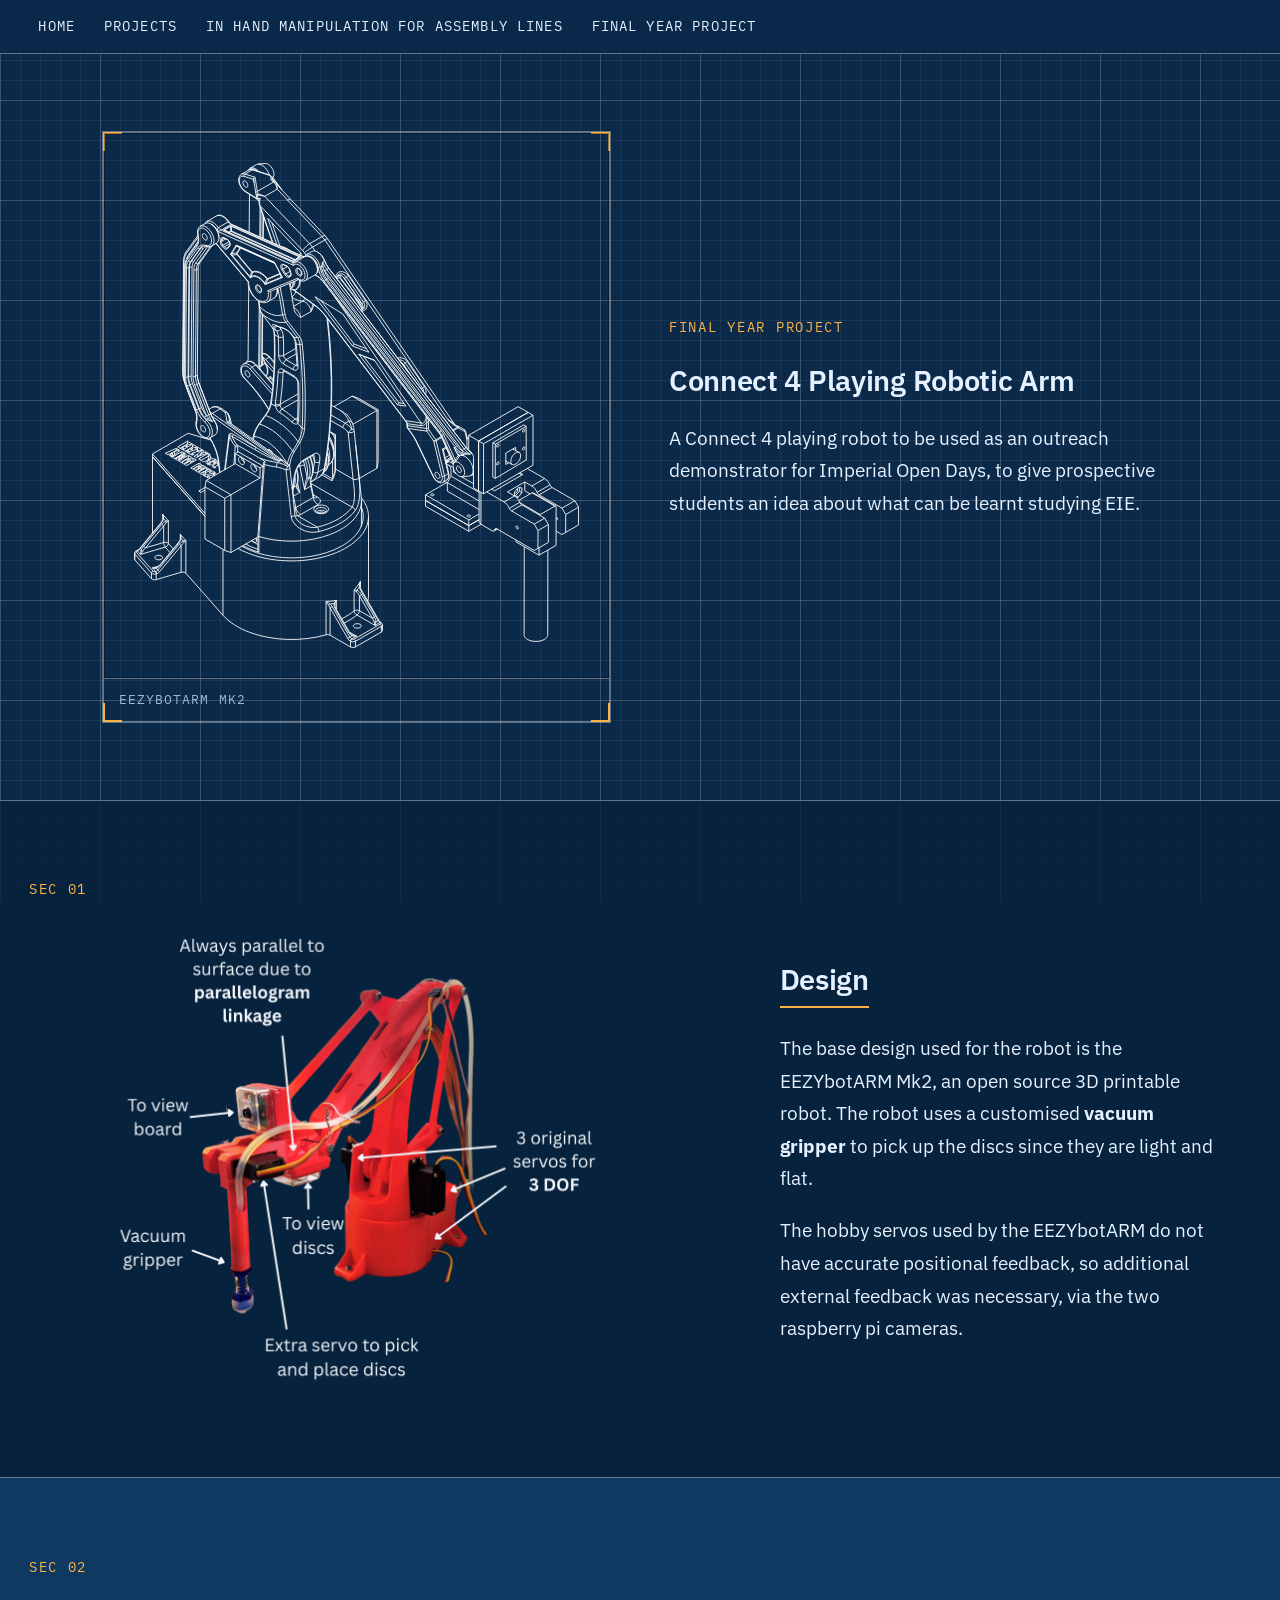
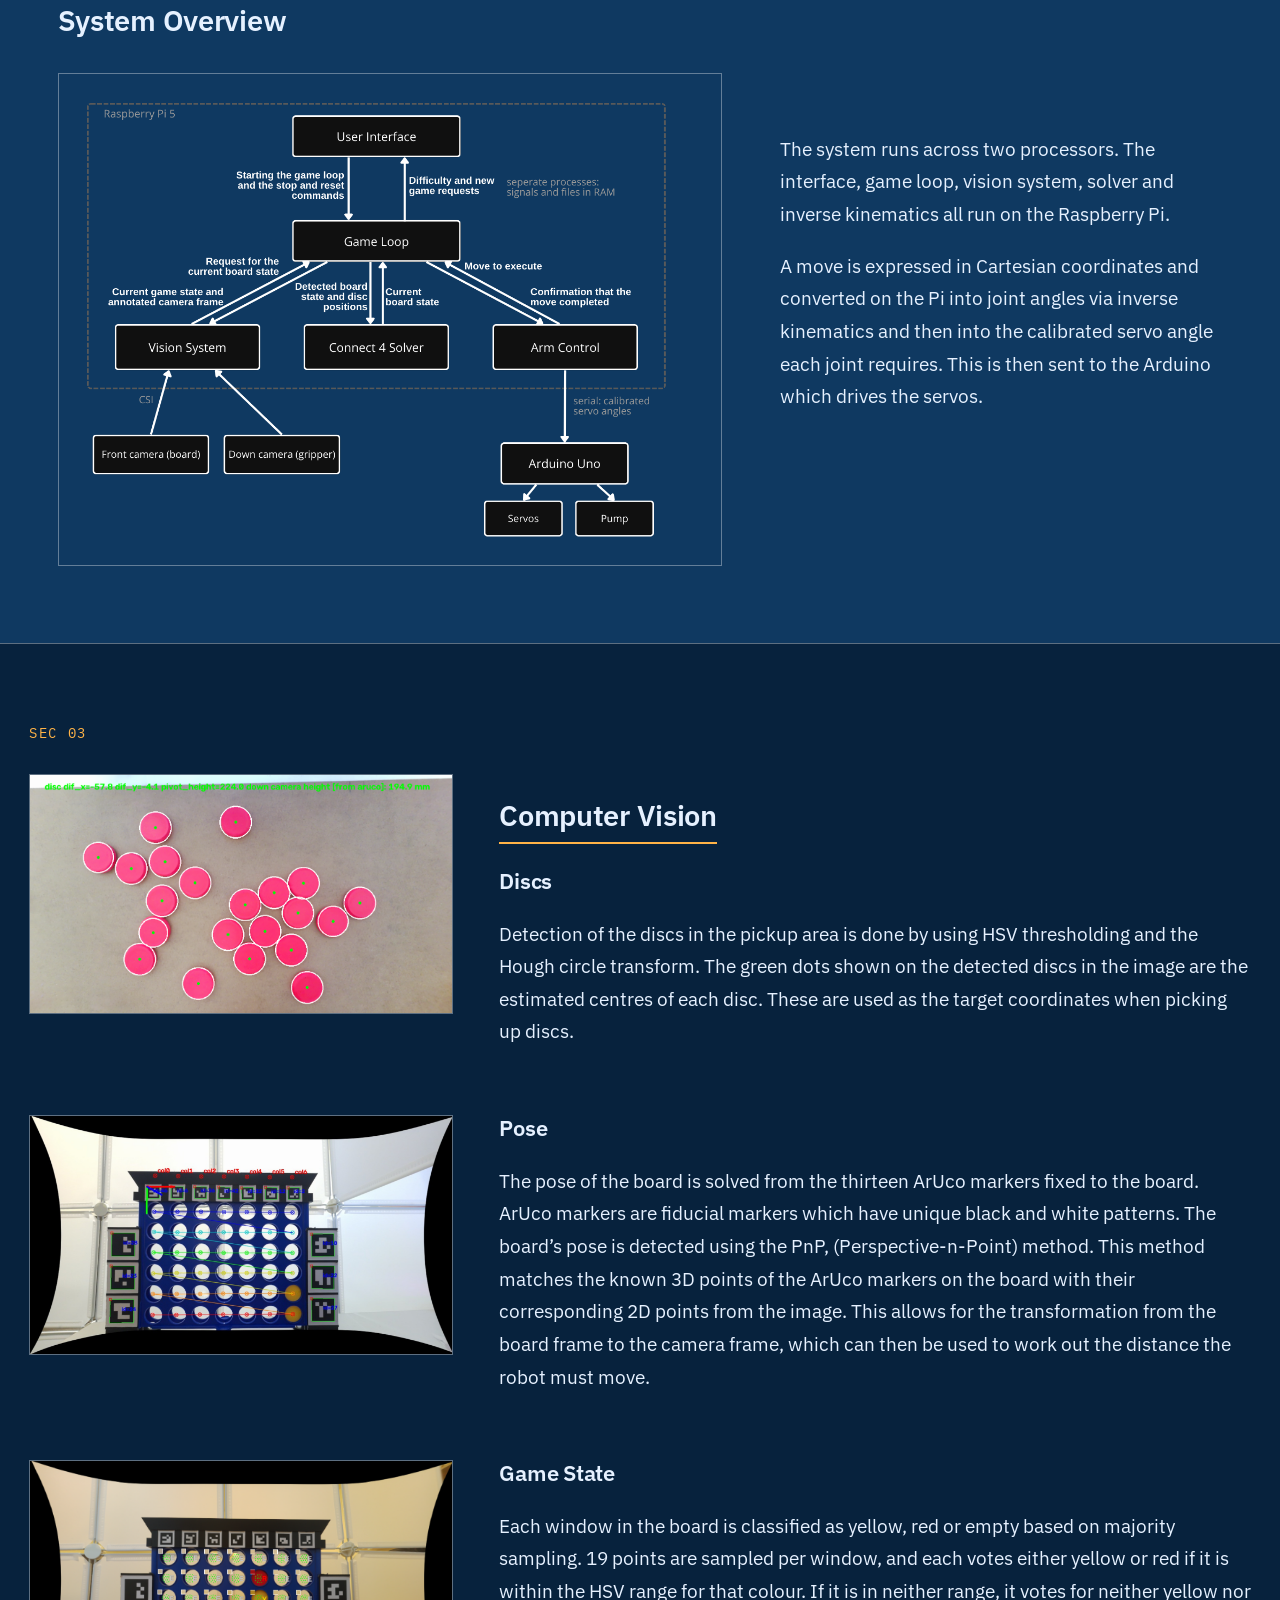
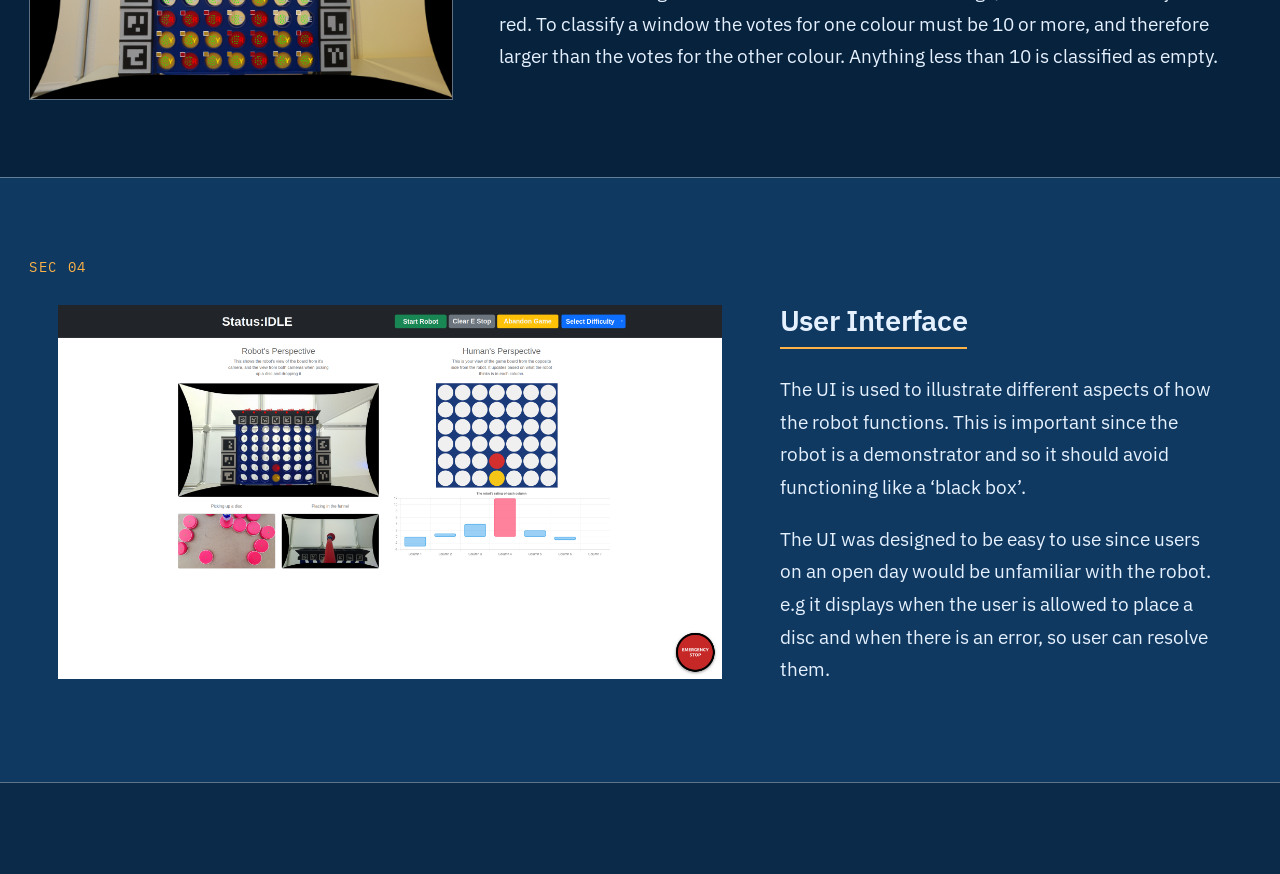
==== fyp.html @ 4066e9c6 "migrate" ====
<!DOCTYPE html>
<html lang="en-GB">
<head>
  <meta charset="utf-8">
  <meta name="viewport" content="width=device-width, initial-scale=1">
  <title>Final Year Project | Portfolio</title>
  <link href="https://fonts.googleapis.com/css2?family=IBM+Plex+Mono:wght@400;500&family=IBM+Plex+Sans:wght@400;600&display=swap" rel="stylesheet">
  <link rel="stylesheet" href="style.css">
  <script src="script.js" defer></script>
</head>
<body>

  <nav>
    <a href="index.html">Home</a>
    <a href="projects.html">Projects</a>
    <a href="ihm.html">In Hand Manipulation for Assembly Lines</a>
    <a href="fyp.html">Final Year Project</a>
  </nav>

  <main class="full">
    <section class="band">
      <div class="wrap split">

        <div>
          <figure class="drawing frame">
            <img src="fyp/threequarter.svg">
            <figcaption class="title-block">
              <span>EEzyBotArm mk2</span>
            </figcaption>
          </figure>
        </div>


        <div>
          <span class="tag">Final Year Project</span>
            <h1>Connect 4 Playing Robotic Arm</h1>
            <p>A Connect 4 playing robot to be used as an outreach demonstrator for Imperial Open Days, to give prospective students an idea about what can be learnt studying EIE.</p>
        </div>


      </div>

    </section>





    <section class="band band-dark">
      <div class="wrap split-media">
        <span class="tag">Sec 01</span>
        

        <div class="wrap split split-media">
          <div>
            <figure>
              <img src="fyp/diagram.png">
            </figure>
          </div>

          <div>
            <h2>Design</h2>

            <p>The base design used for the robot is the EEZYbotARM Mk2, an open source 3D printable robot. The robot uses a customised <strong>vacuum gripper</strong> to pick up the discs since they are light and flat.</p>

          
            <p>The hobby servos used by the EEZYbotARM do not have accurate positional feedback, so additional external feedback was necessary, via the two raspberry pi cameras.</p>

          </div>
        </div>
      </div>
    </section>

    <section class="band band-blue">
      <div class="wrap split-media">
        <span class="tag">Sec 02</span>
        

        <div class="wrap split split-media">
          <div>
            <h2>System Overview</h2>
            <figure class = "drawing">
              <img src="fyp/system.png">
            </figure>
          </div>

          <div>
            <p>The system runs across two processors. The interface, game loop, vision system, solver and inverse kinematics all run on the Raspberry Pi. </p>
            <p>   A move is expressed in Cartesian coordinates and converted on the Pi into joint angles via inverse kinematics and then into the calibrated servo angle each joint requires. This is then sent to the Arduino which drives the servos. </p>
          </div>

        </div>
    </section>

    <section class="band band-dark">
      <div class="wrap wide">
        <span class="tag">Sec 03</span>


        <div class="topic-row">
          <img class="detect-img" src="fyp/disc_detect.png" >
          <div>
            <h2>Computer Vision</h2>

            <h3>Discs</h3>
            <p>Detection of the discs in the pickup area is done by using HSV thresholding and the Hough circle transform. The green dots shown on the detected discs in the image are the estimated centres of each disc. These are used as the target coordinates when picking up discs.</p>
          </div>

          <img class="detect-img" src="fyp/pose.png">
          <div>
            <h3>Pose</h3>
            <p>The pose of the board is solved from the thirteen ArUco markers fixed to the board. ArUco markers are fiducial markers which have unique black and white patterns. The board’s pose is detected using the PnP, (Perspective-n-Point) method. This method matches the known 3D points of the ArUco markers on the board with their corresponding 2D points from the image. This allows for the transformation from the board frame to the camera frame, which can then be used to work out the distance the robot must move.</p>
          </div>

          <img class="detect-img" src="fyp/sampling.png">
          <div>
            <h3>Game State</h3>
            <p>Each window in the board is classified as yellow, red or empty based on majority sampling. 19 points are sampled per window, and each votes either yellow or red if it is within the HSV range for that colour. If it is in neither range, it votes for neither yellow nor red. To classify a window the votes for one colour must be 10 or more, and therefore larger than the votes for the other colour. Anything less than 10 is classified as empty. </p>
          </div>

        </div>
      </div>
    </section>


    <section class="band band-blue">
      <div class="wrap split-media">
        <span class="tag">Sec 04</span>
        

        <div class="wrap split split-media">
          <div>
            <figure>
              <img src="fyp/ui.png">
            </figure>
          </div>

          <div>
            <h2>User Interface</h2>

            <p>The UI is used to illustrate different aspects of how the robot functions. This is important since the robot is a demonstrator and so it should avoid functioning like a ‘black box’.</p>
            <p>The UI was designed to be easy to use since users on an open day would be unfamiliar with the robot. e.g it displays when the user is allowed to place a disc and when there is an error, so user can resolve them.</p>

          </div>
        </div>
    </section>

    <!-- <section class="band band-dark">
      <div class="wrap">
        <span class="tag">Sec 05</span>
        <h2>Demo Video</h2>
        <video controls src="images/connect4-demo.mp4"></video>
      </div>
    </section> -->
  </main>

  <footer>
    <p></p>
  </footer>
</body>
</html>
---- style.css ----
:root {
  --bg: #0b2a4a;
  --grid-minor: rgba(255, 255, 255, 0.06);
  --grid-major: rgba(255, 255, 255, 0.14);
  --line: rgba(255, 255, 255, 0.35);
  --text: #e6f1ff;
  --muted: #9db8d6;
  --accent: #ffb347;
}

html {
  font-size: 120%;
}

body {
  margin: 0;
  font-family: "IBM Plex Sans", system-ui, sans-serif;
  line-height: 1.7;
  color: var(--text);
  background-color: var(--bg);
  background-image:
    linear-gradient(var(--grid-major) 1px, transparent 1px),
    linear-gradient(90deg, var(--grid-major) 1px, transparent 1px),
    linear-gradient(var(--grid-minor) 1px, transparent 1px),
    linear-gradient(90deg, var(--grid-minor) 1px, transparent 1px);
  background-size: 100px 100px, 100px 100px, 20px 20px, 20px 20px;
}

h1, h2, h3, h4 {
  font-weight: 600;
  line-height: 1.2;
  letter-spacing: -0.01em;
}


a {
  color: var(--accent);
}

.tag {
  display: block;
  font-family: "IBM Plex Mono", monospace;
  font-size: 0.75rem;
  letter-spacing: 0.12em;
  text-transform: uppercase;
  color: var(--accent);
}

.site-name,
nav,
footer {
  font-family: "IBM Plex Mono", monospace;
}

.site-name {
  display: block;
  padding: 1rem 2rem 0.25rem;
  font-size: 0.85rem;
  font-weight: 500;
  color: var(--text);
  text-decoration: none;
}

nav {
  position: sticky;
  top: 0;
  z-index: 10;
  display: flex;
  flex-wrap: wrap;
  gap: 1.5rem;
  padding: 0.75rem 2rem;
  border-bottom: 1px solid var(--line);
  background: rgba(11, 42, 74, 0.92);
  font-size: 0.75rem;
  text-transform: uppercase;
  letter-spacing: 0.08em;
}

nav a {
  color: var(--text);
  text-decoration: none;
}

nav a:hover {
  color: var(--accent);
}

main {
  max-width: 56rem;
  margin: 0 auto;
  padding: 3rem 1.5rem;
}

main > img,
video {
  display: block;
  max-width: 100%;
  height: auto;
  margin: 1.5rem 0;
  border: 1px solid var(--line);
}

footer {
  text-align: center;
  padding: 2rem 1rem;
  font-size: 0.75rem;
  color: var(--muted);
  border-top: 1px solid var(--line);
}

.project-grid {
  display: grid;
  grid-template-columns: repeat(3, 1fr);
  gap: 1.5rem;
  margin-top: 2rem;
}

.project {
  padding: 1.25rem;
  border: 1px solid var(--line);
  background: rgba(7, 32, 58, 0.75);
}

.project img {
  display: block;
  width: 8rem;
  height: 8rem;
  object-fit: cover;
  margin-bottom: 1rem;
  background: #ffffff;
  border: 1px solid var(--line);
}

.project h3 {
  margin: 0 0 0.5rem;
  font-size: 1.05rem;
}

.project p {
  margin: 0;
  font-size: 0.9rem;
  color: var(--muted);
}

.hero {
  display: flex;
  align-items: center;
  justify-content: space-between;
  gap: 2rem;
  padding: 6rem 0 18rem;
}

.hero h1 {
  margin: 0.5rem 0 1rem;
  font-size: clamp(2.5rem, 6vw, 4.5rem);
}

.hero-text p {
  max-width: 28rem;
  margin: 0;
  color: var(--muted);
}

/*prof image*/
.profile {
  flex-shrink: 0;
  width: 25rem;
  height: 25rem;
  object-fit: cover;
  border-radius: 50%;
  border: 2px solid var(--accent);
  outline: 1px solid var(--line);
  outline-offset: 10px;
}

@media (max-width: 40rem) {
  .hero {
    flex-direction: column-reverse;
    min-height: auto;
    text-align: center;
  }
}

/*alternating colours*/
main.full {
  max-width: none;
  padding: 0;
}

.band {
  padding: 4rem 0;
  border-top: 1px solid var(--line);
}

.band:first-child {
  border-top: 0;
}

.wrap {
  max-width: 56rem;
  margin: 0 auto;
  padding: 0 1.5rem;
}

/*home page background bands*/

.band-dark {
  background: rgba(7, 32, 58, 0.75);
}

.band-blue {
  background: rgba(18, 64, 107, 0.7);
}


.band-center {
  text-align: center;
}

.button {
  display: inline-block;
  margin-top: 1rem;
  padding: 0.6rem 1.5rem;
  border: 1px solid var(--accent);
  font-family: "IBM Plex Mono", monospace;
  font-size: 0.8rem;
  letter-spacing: 0.08em;
  text-transform: uppercase;
  text-decoration: none;
}

.button:hover {
  background: var(--accent);
  color: var(--bg);
}

/*two columns*/

.edu-row {
  display: grid;
  grid-template-columns: 14rem 1fr;
  gap: 2rem;
  padding: 1.5rem 0;
  border-top: 1px solid var(--line);
}

.edu-row h3 {
  margin: 0 0 0.25rem;
  font-family: "IBM Plex Mono", monospace;
  font-size: 0.95rem;
  color: var(--accent);
}

.edu-row h4 {
  margin: 0 0 0.5rem;
}

.edu-row h4:not(:first-child) {
  margin-top: 1.5rem;
}

.edu-row p,
.edu-row ul {
  margin: 0 0 1rem;
}

.edu-row ul {
  padding-left: 1.2rem;
}

@media (max-width: 40rem) {
  .edu-row {
    grid-template-columns: 1fr;
    gap: 0.5rem;
  }
}

.figure {
  display: block;
  max-width: 100%;
  height: auto;
  margin: 1.5rem 0;
  border: 1px solid var(--line);
}

/*ihm*/

.split {
  display: grid;
  grid-template-columns: 1fr 1fr;
  gap: 3rem;
  align-items: center;
}

.split figure {
  margin: 0;
}

.split img,
.split video {
  display: block;
  width: 100%;
  height: auto;
  margin: 0;
  border: 1px solid var(--line);
}

.caption {
  margin-top: 0.5rem;
  font-family: "IBM Plex Mono", monospace;
  font-size: 0.7rem;
  letter-spacing: 0.08em;
  text-transform: uppercase;
  color: var(--muted);
}

.band a {
  overflow-wrap: anywhere;
}

@media (max-width: 40rem) {
  .split {
    grid-template-columns: 1fr;
    gap: 1.5rem;
  }
}

.band-light {
  background: rgba(233, 237, 242, 0.88);
  color: #12306b;
}

.band-light .tag {
  color: #9a5500;
}

.band-flush {
  padding: 0;
}

.flush-split {
  display: grid;
  grid-template-columns: 1fr 1fr;
  position: relative;
}

.flush-text {
  display: flex;
  flex-direction: column;
  justify-content: center;
  padding: 4rem 3rem 4rem max(1.5rem, calc((100vw - 56rem) / 2 + 1.5rem));
}

.flush-split img {
  position: absolute;
  top: 0;
  right: 0;
  width: 50%;
  height: 100%;
  object-fit: contain;
  object-position: center bottom;
  mix-blend-mode: multiply;
  border: 0;
}

@media (max-width: 40rem) {
  .flush-split {
    grid-template-columns: 1fr;
  }

  .flush-text {
    padding: 3rem 1.5rem;
  }

    .flush-split img {
    position: static;
    width: 100%;
    height: auto;
  }
}

@media (min-width: 41rem) {
  .split-video {
    max-width: 76rem;
    grid-template-columns: 2fr 1fr;
  }
}

/*cursor anim*/

@media (hover: hover) and (pointer: fine) {
  body {
    background-attachment: fixed;
  }

  body::before {
    content: "";
    position: fixed;
    inset: 0;
    z-index: -1;
    pointer-events: none;
    background-image:
      linear-gradient(rgba(160, 210, 255, 0.4) 1px, transparent 1px),
      linear-gradient(90deg, rgba(160, 210, 255, 0.5) 1px, transparent 1px),
      linear-gradient(rgba(160, 210, 255, 0.2) 1px, transparent 1px),
      linear-gradient(90deg, rgba(160, 210, 255, 0.3) 1px, transparent 1px);
    background-size: 100px 100px, 100px 100px, 20px 20px, 20px 20px;
    -webkit-mask-image: radial-gradient(circle 220px at var(--mx, -999px) var(--my, -999px), #000, transparent);
    mask-image: radial-gradient(circle 220px at var(--mx, -999px) var(--my, -999px), #000, transparent);
  }
}

.reveal {
  opacity: 0;
  transform: translateY(1.5rem);
  transition: opacity 0.7s ease, transform 0.7s ease;
}

.reveal.in {
  opacity: 1;
  transform: none;
}

.band h2 {
  width: fit-content;
}

.band h2::after {
  content: "";
  display: block;
  width: 100%;
  height: 2px;
  margin-top: 0.5rem;
  background: var(--accent);
  transform-origin: left;
  transition: transform 0.8s ease 0.2s;
}

.band-center h2 {
  margin-left: auto;
  margin-right: auto;
}

.band-center h2::after {
  transform-origin: center;
}

.line::after {
  transform: scaleX(0);
}

.line.drawn::after {
  transform: scaleX(1);
}

@media (prefers-reduced-motion: reduce) {
  .reveal,
  .band h2::after {
    opacity: 1;
    transform: none;
    transition: none;
  }
}

/*hero anim*/

.hero-text .command {
  margin-top: 1.5rem;
  min-height: 1.7em;
  font-family: "IBM Plex Mono", monospace;
  font-size: 0.9rem;
  letter-spacing: 0.08em;
  text-transform: uppercase;
  color: var(--text);
}

.prompt {
  color: var(--accent);
}

.cursor {
  display: inline-block;
  width: 0.6ch;
  height: 1.1em;
  margin-left: 2px;
  vertical-align: text-bottom;
  background: var(--accent);
  animation: blink 1s steps(1) infinite;
}

@keyframes blink {
  50% { opacity: 0; }
}

@media (prefers-reduced-motion: reduce) {
  .cursor { animation: none; }
}

/*wide projects*/

main.wide {
  max-width: 80rem;
}

.project {
  display: grid;
  grid-template-columns: 6rem 1fr;
  column-gap: 1.25rem;
  align-items: start;
  padding: 1rem 1.25rem;
  text-align: left;
}

.project img {
  grid-row: 1 / span 2;
  width: 6rem;
  height: 6rem;
  margin: 0;
}

/*fyp*/

.drawing {
  max-width: 36rem;
  margin: 2rem 0;
  border: 1px solid var(--line);
}

.drawing img {
  display: block;
  box-sizing: border-box;
  width: 100%;
  height: auto;
  padding: 1.5rem;
  filter: invert(1);
}

.title-block {
  display: grid;
  grid-template-columns: 2fr 1fr 1fr;
  border-top: 1px solid var(--line);
  font-family: "IBM Plex Mono", monospace;
  font-size: 0.7rem;
  letter-spacing: 0.08em;
  text-transform: uppercase;
  color: var(--muted);
}

.title-block span {
  padding: 0.5rem 0.75rem;
  border-right: 1px solid var(--line);
}

.title-block span:last-child {
  border-right: 0;
}

@media (min-width: 41rem) {
  .split-media {
    max-width: 76rem;
    grid-template-columns: 3fr 2fr;
  }
}

.split-media img {
  border: 0;
}

.topic-row {
  display: grid;
  grid-template-columns: 12rem 1fr;
  gap: 2rem;
  align-items: start;
  margin-top: 1.5rem;
}

.topic-row img {
  display: block;
  width: 100%;
  aspect-ratio: 4 / 3;
  object-fit: cover;
  border: 1px solid var(--line);
}

.topic-row h3 {
  margin-top: 0;
}

@media (max-width: 40rem) {
  .topic-row {
    grid-template-columns: 1fr;
    gap: 1rem;
  }

  .topic-row img {
    max-width: 14rem;
  }
}

.detect-img
{
  display: block;
  width: 150%;
  height: 150%;
  aspect-ratio: 4 / 3;
  object-fit: cover;
  border: 1px solid var(--line);
}

.frame {
  position: relative;
  border: 2px solid var(--line);
}

.frame .figure {
  display: block;
  width: 100%;
  margin: 0;
  border: 0;
}

.frame::before {
  content: "";
  position: absolute;
  inset: -1px;
  pointer-events: none;
  background:
    linear-gradient(var(--accent), var(--accent)) top left / 1rem 2px,
    linear-gradient(var(--accent), var(--accent)) top left / 2px 1rem,
    linear-gradient(var(--accent), var(--accent)) top right / 1rem 2px,
    linear-gradient(var(--accent), var(--accent)) top right / 2px 1rem,
    linear-gradient(var(--accent), var(--accent)) bottom left / 1rem 2px,
    linear-gradient(var(--accent), var(--accent)) bottom left / 2px 1rem,
    linear-gradient(var(--accent), var(--accent)) bottom right / 1rem 2px,
    linear-gradient(var(--accent), var(--accent)) bottom right / 2px 1rem;
  background-repeat: no-repeat;
}

.wrap.wide {
  max-width: 76rem;
}

@media (min-width: 41rem) {
  .topic-row {
    grid-template-columns: 22rem 1fr;
    gap: 2.5rem;
  }
}

.topic-row img {
  height: auto;
  aspect-ratio: auto;
  object-fit: contain;
}
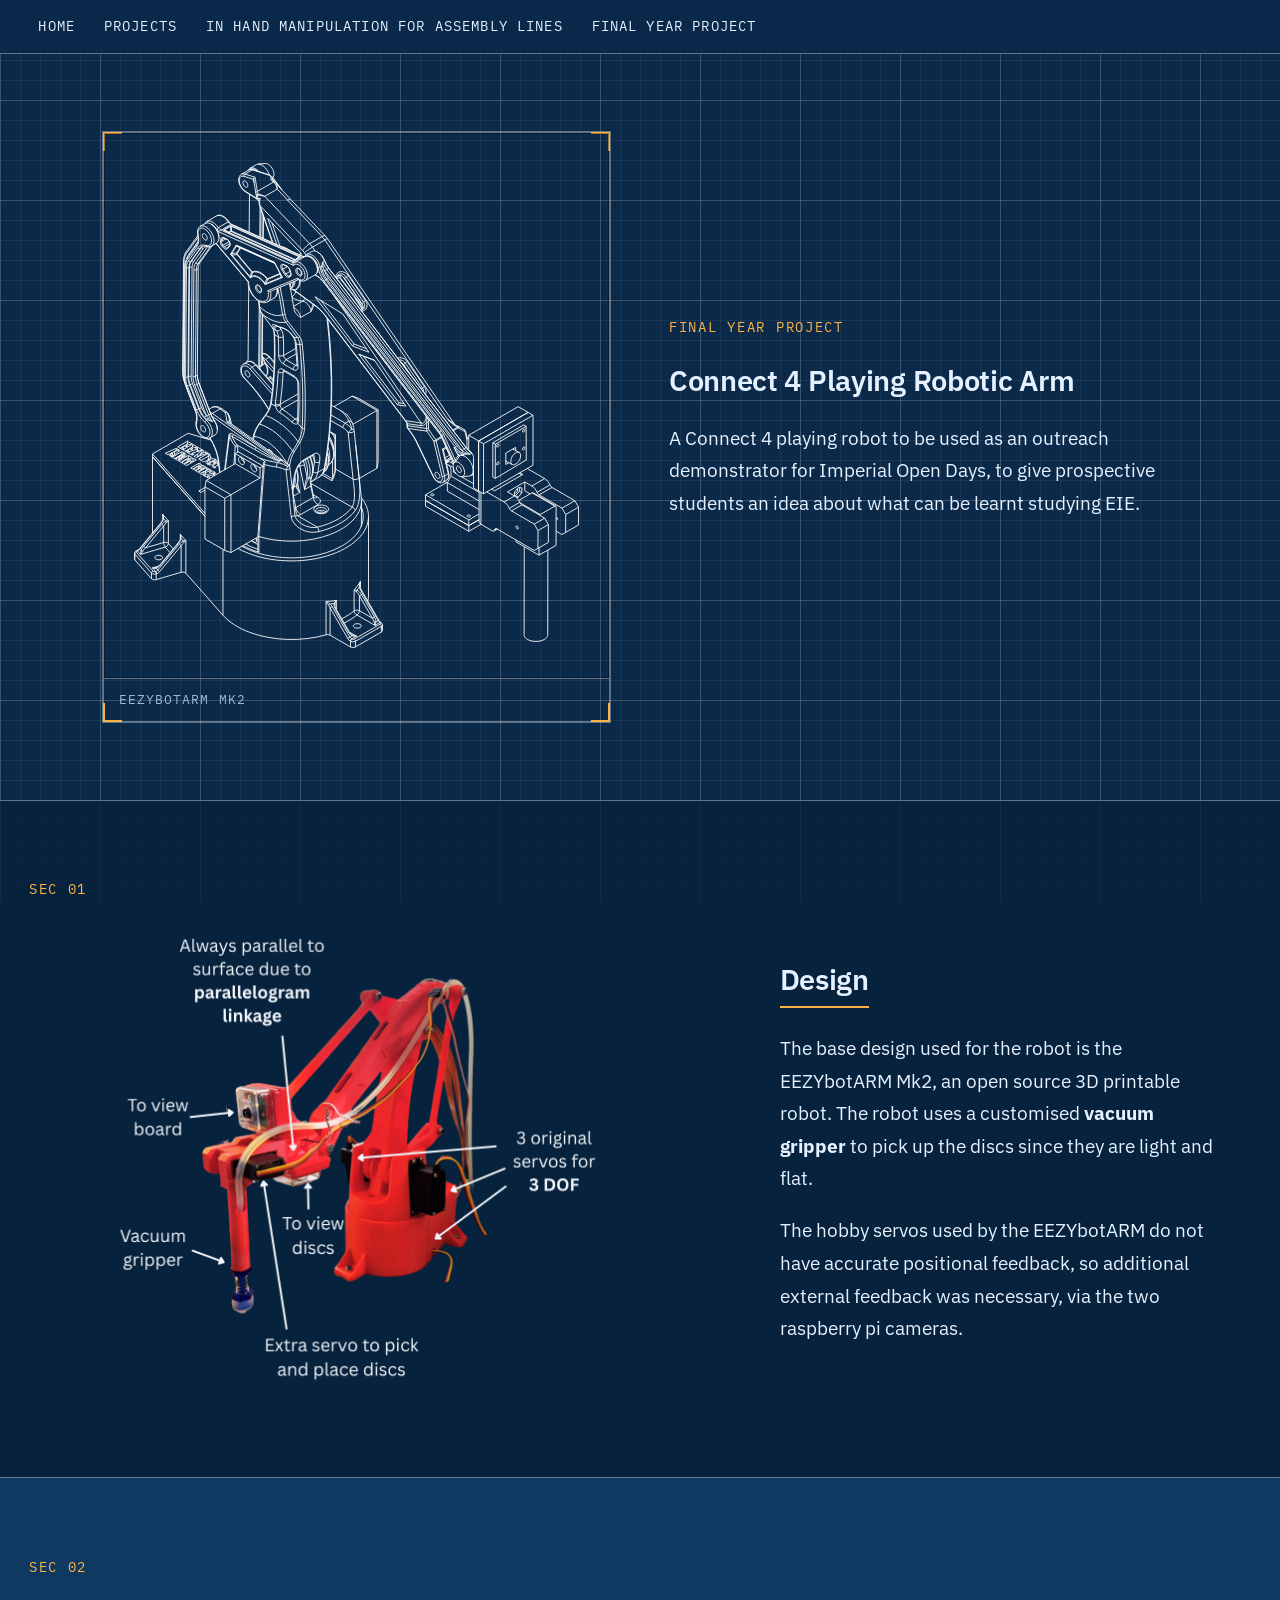
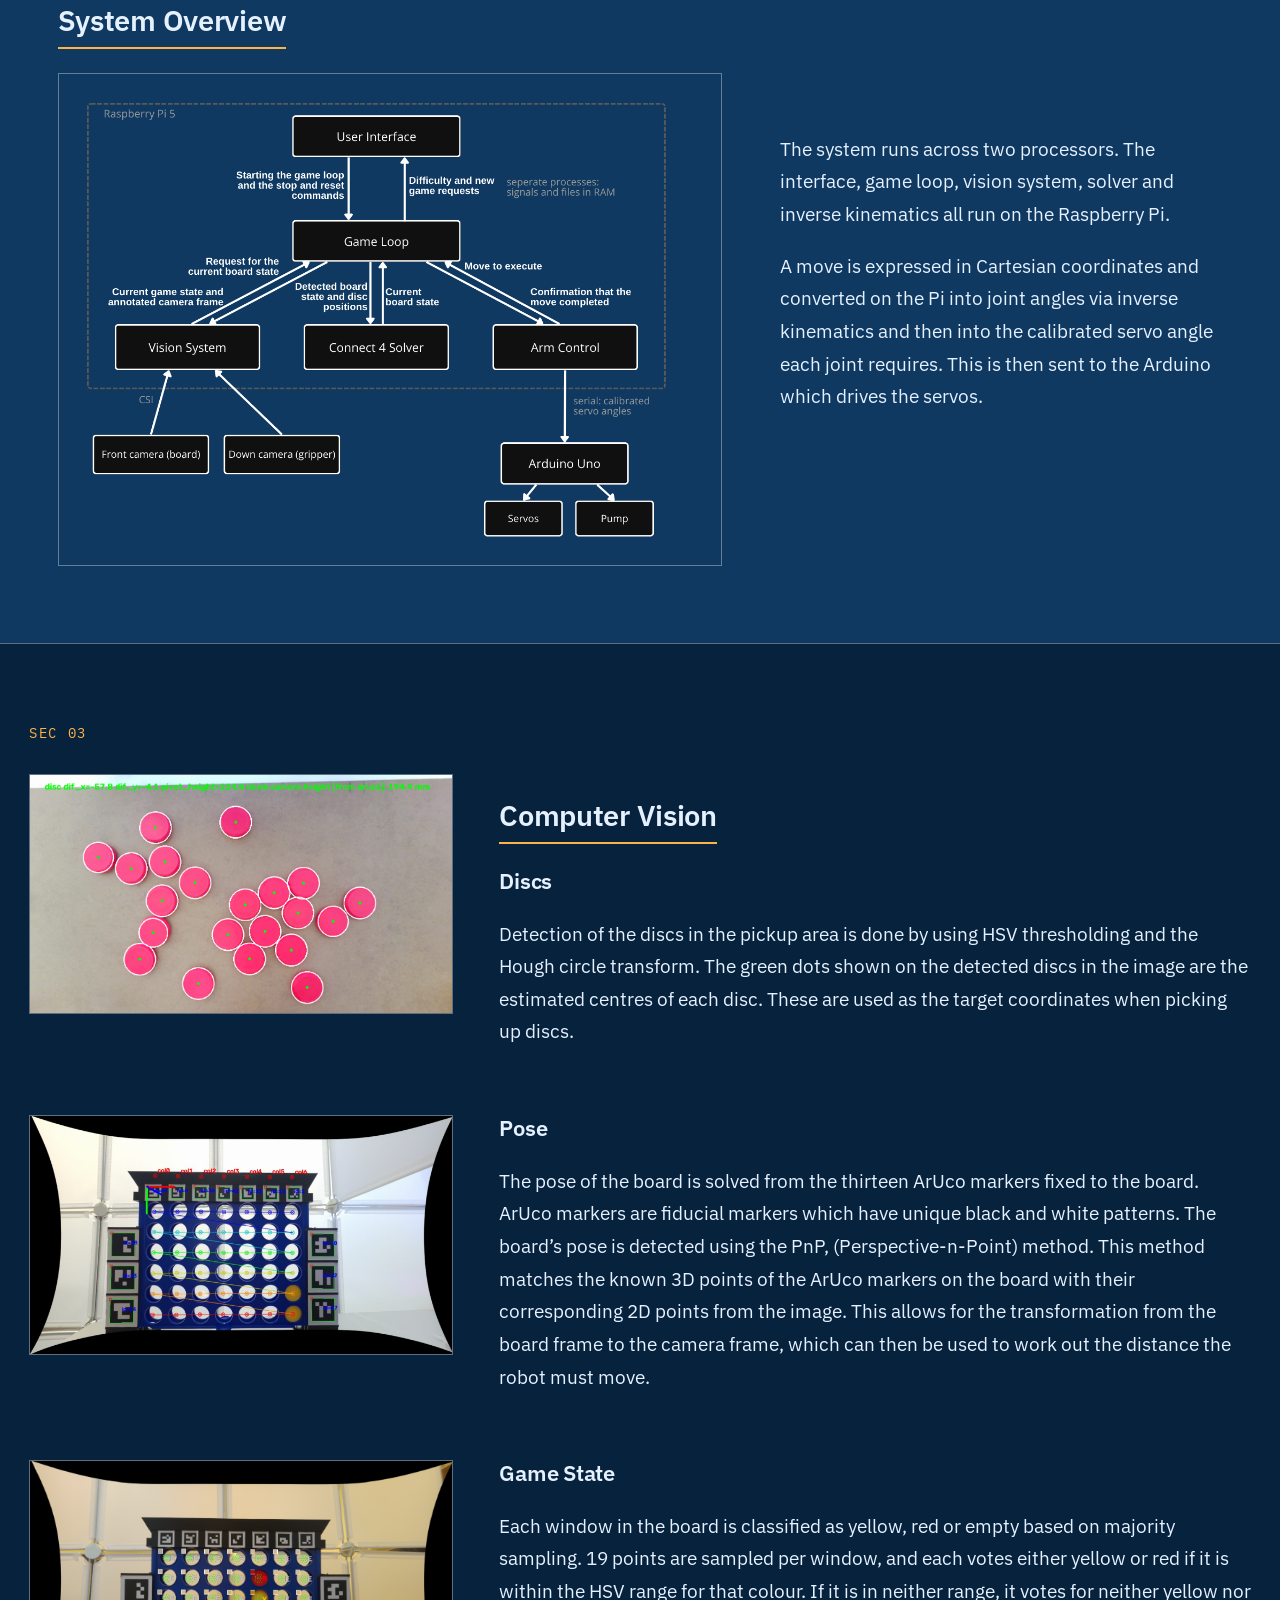
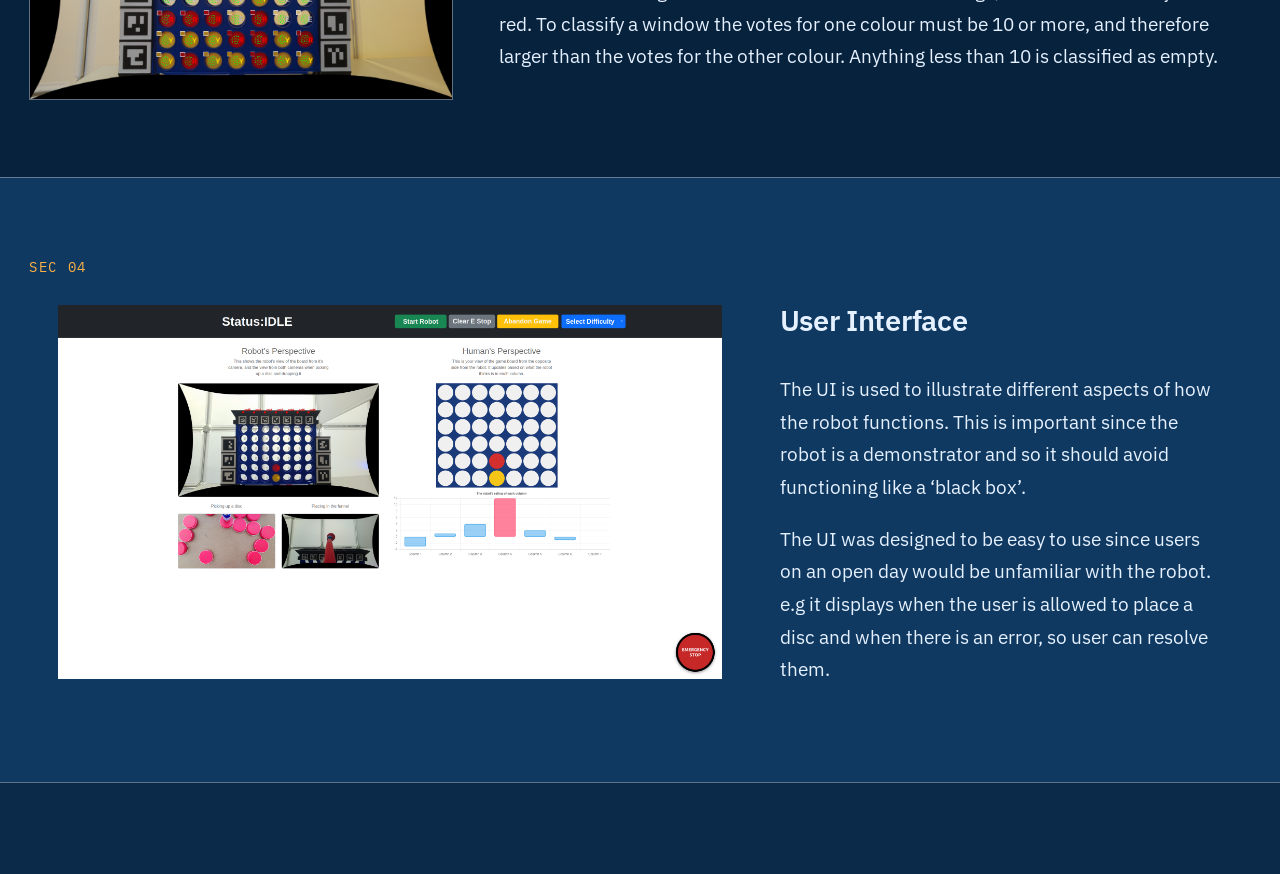
==== commit 7cba25e7: "split stle.css and remove duplicate rules" ====
--- a/fyp.html
+++ b/fyp.html
@@ -5,8 +5,9 @@
   <meta name="viewport" content="width=device-width, initial-scale=1">
   <title>Final Year Project | Portfolio</title>
   <link href="https://fonts.googleapis.com/css2?family=IBM+Plex+Mono:wght@400;500&family=IBM+Plex+Sans:wght@400;600&display=swap" rel="stylesheet">
-  <link rel="stylesheet" href="style.css">
-  <script src="script.js" defer></script>
+  <link rel="stylesheet" href="css/style.css">
+  <link rel="stylesheet" href="css/fyp.css">
+  <script src="js/script.js" defer></script>
 </head>
 <body>
 
@@ -23,7 +24,7 @@
 
         <div>
           <figure class="drawing frame">
-            <img src="fyp/threequarter.svg">
+            <img src="images/fyp/threequarter.svg">
             <figcaption class="title-block">
               <span>EEzyBotArm mk2</span>
             </figcaption>
@@ -54,7 +55,7 @@
         <div class="wrap split split-media">
           <div>
             <figure>
-              <img src="fyp/diagram.png">
+              <img src="images/fyp/diagram.png">
             </figure>
           </div>
 
@@ -80,7 +81,7 @@
           <div>
             <h2>System Overview</h2>
             <figure class = "drawing">
-              <img src="fyp/system.png">
+              <img src="images/fyp/system.png">
             </figure>
           </div>
 
@@ -98,7 +99,7 @@
 
 
         <div class="topic-row">
-          <img class="detect-img" src="fyp/disc_detect.png" >
+          <img class="detect-img" src="images/fyp/disc_detect.png" >
           <div>
             <h2>Computer Vision</h2>
 
@@ -106,13 +107,13 @@
             <p>Detection of the discs in the pickup area is done by using HSV thresholding and the Hough circle transform. The green dots shown on the detected discs in the image are the estimated centres of each disc. These are used as the target coordinates when picking up discs.</p>
           </div>
 
-          <img class="detect-img" src="fyp/pose.png">
+          <img class="detect-img" src="images/fyp/pose.png">
           <div>
             <h3>Pose</h3>
             <p>The pose of the board is solved from the thirteen ArUco markers fixed to the board. ArUco markers are fiducial markers which have unique black and white patterns. The board’s pose is detected using the PnP, (Perspective-n-Point) method. This method matches the known 3D points of the ArUco markers on the board with their corresponding 2D points from the image. This allows for the transformation from the board frame to the camera frame, which can then be used to work out the distance the robot must move.</p>
           </div>
 
-          <img class="detect-img" src="fyp/sampling.png">
+          <img class="detect-img" src="images/fyp/sampling.png">
           <div>
             <h3>Game State</h3>
             <p>Each window in the board is classified as yellow, red or empty based on majority sampling. 19 points are sampled per window, and each votes either yellow or red if it is within the HSV range for that colour. If it is in neither range, it votes for neither yellow nor red. To classify a window the votes for one colour must be 10 or more, and therefore larger than the votes for the other colour. Anything less than 10 is classified as empty. </p>
@@ -131,7 +132,7 @@
         <div class="wrap split split-media">
           <div>
             <figure>
-              <img src="fyp/ui.png">
+              <img src="images/fyp/ui.png">
             </figure>
           </div>
 
--- a/css/style.css
+++ b/css/style.css
@@ -0,0 +1,327 @@
+/*Shared stuff used across the site, load this before the style sheet for each page*/
+
+
+:root {
+  --bg: #0b2a4a;
+  --grid-minor: rgba(255, 255, 255, 0.06);
+  --grid-major: rgba(255, 255, 255, 0.14);
+  --line: rgba(255, 255, 255, 0.35);
+  --text: #e6f1ff;
+  --muted: #9db8d6;
+  --accent: #ffb347;
+}
+
+html {
+  font-size: 120%;
+}
+
+body {
+  margin: 0;
+  font-family: "IBM Plex Sans", system-ui, sans-serif;
+  line-height: 1.7;
+  color: var(--text);
+  background-color: var(--bg);
+  background-image:
+    linear-gradient(var(--grid-major) 1px, transparent 1px),
+    linear-gradient(90deg, var(--grid-major) 1px, transparent 1px),
+    linear-gradient(var(--grid-minor) 1px, transparent 1px),
+    linear-gradient(90deg, var(--grid-minor) 1px, transparent 1px);
+  background-size: 100px 100px, 100px 100px, 20px 20px, 20px 20px;
+}
+
+h1,
+h2,
+h3,
+h4 {
+  font-weight: 600;
+  line-height: 1.2;
+  letter-spacing: -0.01em;
+}
+
+a {
+  color: var(--accent);
+}
+
+/*header, nav and footer */
+
+.site-name,
+nav,
+footer {
+  font-family: "IBM Plex Mono", monospace;
+}
+
+.site-name {
+  display: block;
+  padding: 1rem 2rem 0.25rem;
+  font-size: 0.85rem;
+  font-weight: 500;
+  color: var(--text);
+  text-decoration: none;
+}
+
+nav {
+  position: sticky;
+  top: 0;
+  z-index: 10;
+  display: flex;
+  flex-wrap: wrap;
+  gap: 1.5rem;
+  padding: 0.75rem 2rem;
+  border-bottom: 1px solid var(--line);
+  background: rgba(11, 42, 74, 0.92);
+  font-size: 0.75rem;
+  text-transform: uppercase;
+  letter-spacing: 0.08em;
+}
+
+nav a {
+  color: var(--text);
+  text-decoration: none;
+}
+
+nav a:hover {
+  color: var(--accent);
+}
+
+footer {
+  text-align: center;
+  padding: 2rem 1rem;
+  font-size: 0.75rem;
+  color: var(--muted);
+  border-top: 1px solid var(--line);
+}
+
+/* page layout and sections */
+
+main {
+  max-width: 56rem;
+  margin: 0 auto;
+  padding: 3rem 1.5rem;
+}
+
+main.full {
+  max-width: none;
+  padding: 0;
+}
+
+.wrap {
+  max-width: 56rem;
+  margin: 0 auto;
+  padding: 0 1.5rem;
+}
+
+.band {
+  padding: 4rem 0;
+  border-top: 1px solid var(--line);
+}
+
+.band:first-child {
+  border-top: 0;
+}
+
+.band-dark {
+  background: rgba(7, 32, 58, 0.75);
+}
+
+.band-blue {
+  background: rgba(18, 64, 107, 0.7);
+}
+
+.band a {
+  overflow-wrap: anywhere;
+}
+
+.band h2 {
+  width: fit-content;
+}
+
+.band h2::after {
+  content: "";
+  display: block;
+  width: 100%;
+  height: 2px;
+  margin-top: 0.5rem;
+  background: var(--accent);
+  transform-origin: left;
+  transition: transform 0.8s ease 0.2s;
+}
+
+/* labels, buttons and vid */
+
+.tag {
+  display: block;
+  font-family: "IBM Plex Mono", monospace;
+  font-size: 0.75rem;
+  letter-spacing: 0.12em;
+  text-transform: uppercase;
+  color: var(--accent);
+}
+
+main > img,
+video {
+  display: block;
+  max-width: 100%;
+  height: auto;
+  margin: 1.5rem 0;
+  border: 1px solid var(--line);
+}
+
+.figure {
+  display: block;
+  max-width: 100%;
+  height: auto;
+  margin: 1.5rem 0;
+  border: 1px solid var(--line);
+}
+
+.split {
+  display: grid;
+  grid-template-columns: 1fr 1fr;
+  gap: 3rem;
+  align-items: center;
+}
+
+.split figure {
+  margin: 0;
+}
+
+.split img,
+.split video {
+  display: block;
+  width: 100%;
+  height: auto;
+  margin: 0;
+  border: 1px solid var(--line);
+}
+
+.caption {
+  margin-top: 0.5rem;
+  font-family: "IBM Plex Mono", monospace;
+  font-size: 0.7rem;
+  letter-spacing: 0.08em;
+  text-transform: uppercase;
+  color: var(--muted);
+}
+
+.drawing {
+  max-width: 36rem;
+  margin: 2rem 0;
+  border: 1px solid var(--line);
+}
+
+.drawing img {
+  display: block;
+  box-sizing: border-box;
+  width: 100%;
+  height: auto;
+  padding: 1.5rem;
+  filter: invert(1);
+}
+
+.title-block {
+  display: grid;
+  grid-template-columns: 2fr 1fr 1fr;
+  border-top: 1px solid var(--line);
+  font-family: "IBM Plex Mono", monospace;
+  font-size: 0.7rem;
+  letter-spacing: 0.08em;
+  text-transform: uppercase;
+  color: var(--muted);
+}
+
+.title-block span {
+  padding: 0.5rem 0.75rem;
+  border-right: 1px solid var(--line);
+}
+
+.title-block span:last-child {
+  border-right: 0;
+}
+
+.frame {
+  position: relative;
+  border: 2px solid var(--line);
+}
+
+.frame .figure {
+  display: block;
+  width: 100%;
+  margin: 0;
+  border: 0;
+}
+
+.frame::before {
+  content: "";
+  position: absolute;
+  inset: -1px;
+  pointer-events: none;
+  background:
+    linear-gradient(var(--accent), var(--accent)) top left / 1rem 2px,
+    linear-gradient(var(--accent), var(--accent)) top left / 2px 1rem,
+    linear-gradient(var(--accent), var(--accent)) top right / 1rem 2px,
+    linear-gradient(var(--accent), var(--accent)) top right / 2px 1rem,
+    linear-gradient(var(--accent), var(--accent)) bottom left / 1rem 2px,
+    linear-gradient(var(--accent), var(--accent)) bottom left / 2px 1rem,
+    linear-gradient(var(--accent), var(--accent)) bottom right / 1rem 2px,
+    linear-gradient(var(--accent), var(--accent)) bottom right / 2px 1rem;
+  background-repeat: no-repeat;
+}
+
+/* pointer and scroll effects*/
+
+@media (hover: hover) and (pointer: fine) {
+  body {
+    background-attachment: fixed;
+  }
+
+  body::before {
+    content: "";
+    position: fixed;
+    inset: 0;
+    z-index: -1;
+    pointer-events: none;
+    background-image:
+      linear-gradient(rgba(160, 210, 255, 0.4) 1px, transparent 1px),
+      linear-gradient(90deg, rgba(160, 210, 255, 0.5) 1px, transparent 1px),
+      linear-gradient(rgba(160, 210, 255, 0.2) 1px, transparent 1px),
+      linear-gradient(90deg, rgba(160, 210, 255, 0.3) 1px, transparent 1px);
+    background-size: 100px 100px, 100px 100px, 20px 20px, 20px 20px;
+    -webkit-mask-image: radial-gradient(circle 220px at var(--mx, -999px) var(--my, -999px), #000, transparent);
+    mask-image: radial-gradient(circle 220px at var(--mx, -999px) var(--my, -999px), #000, transparent);
+  }
+}
+
+.reveal {
+  opacity: 0;
+  transform: translateY(1.5rem);
+  transition: opacity 0.7s ease, transform 0.7s ease;
+}
+
+.reveal.in {
+  opacity: 1;
+  transform: none;
+}
+
+.line::after {
+  transform: scaleX(0);
+}
+
+.line.drawn::after {
+  transform: scaleX(1);
+}
+
+@media (max-width: 40rem) {
+  .split {
+    grid-template-columns: 1fr;
+    gap: 1.5rem;
+  }
+}
+
+@media (prefers-reduced-motion: reduce) {
+  .reveal,
+  .band h2::after {
+    opacity: 1;
+    transform: none;
+    transition: none;
+  }
+}
--- a/css/fyp.css
+++ b/css/fyp.css
@@ -0,0 +1,61 @@
+
+.split-media img {
+  border: 0;
+}
+
+.topic-row {
+  display: grid;
+  grid-template-columns: 12rem 1fr;
+  gap: 2rem;
+  align-items: start;
+  margin-top: 1.5rem;
+}
+
+.topic-row img {
+  display: block;
+  width: 100%;
+  aspect-ratio: auto;
+  object-fit: contain;
+  border: 1px solid var(--line);
+  height: auto;
+}
+
+.topic-row h3 {
+  margin-top: 0;
+}
+
+.detect-img {
+  display: block;
+  width: 150%;
+  height: 150%;
+  aspect-ratio: 4 / 3;
+  object-fit: cover;
+  border: 1px solid var(--line);
+}
+
+.wrap.wide {
+  max-width: 76rem;
+}
+
+@media (max-width: 40rem) {
+  .topic-row {
+    grid-template-columns: 1fr;
+    gap: 1rem;
+  }
+
+  .topic-row img {
+    max-width: 14rem;
+  }
+}
+
+@media (min-width: 41rem) {
+  .split-media {
+    max-width: 76rem;
+    grid-template-columns: 3fr 2fr;
+  }
+
+  .topic-row {
+    grid-template-columns: 22rem 1fr;
+    gap: 2.5rem;
+  }
+}
